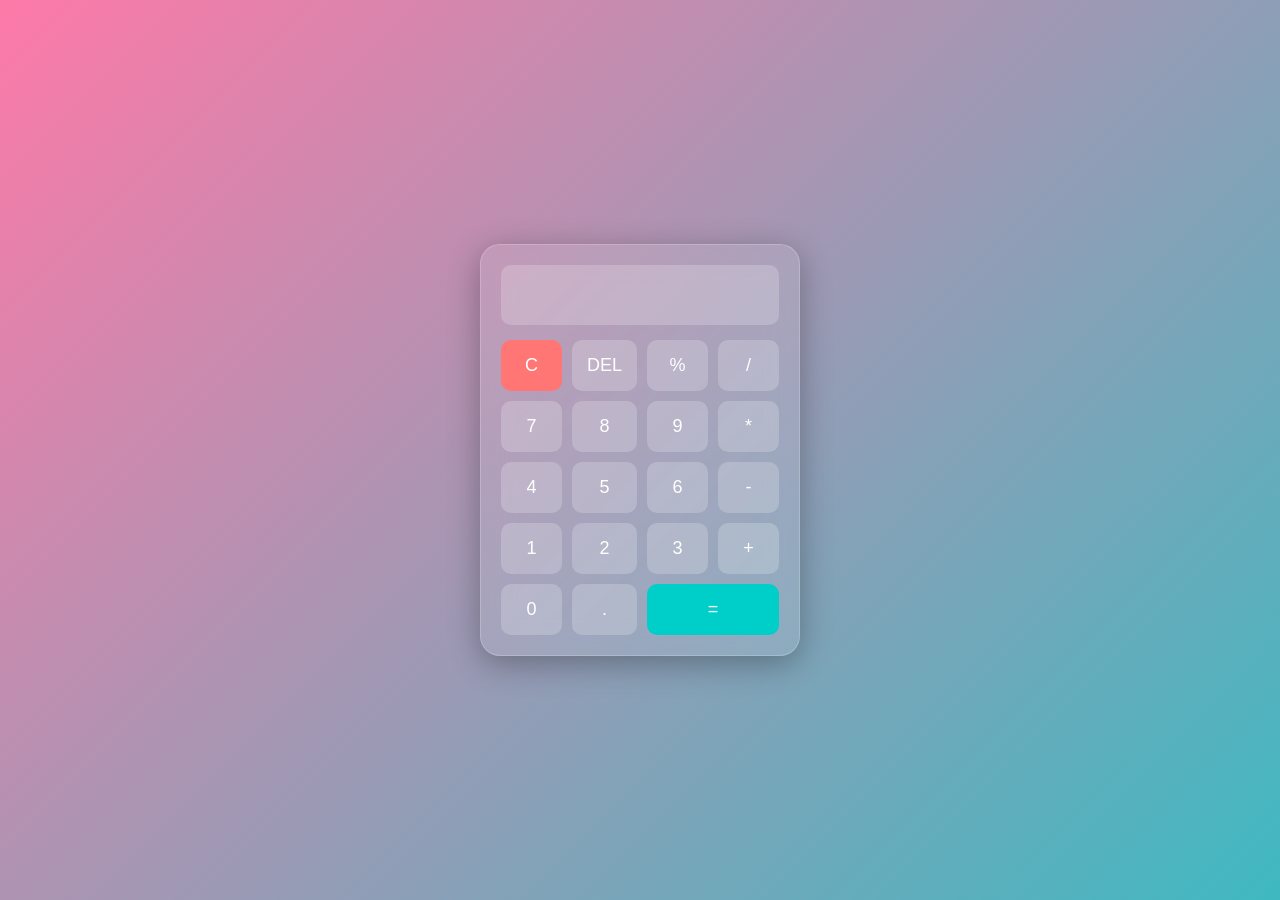
==== sample.html @ 682c712a "Sample html file added" ====
<!DOCTYPE html>
<html lang="en">
<head>
<meta charset="UTF-8">
<meta name="viewport" content="width=device-width, initial-scale=1.0">
<title>Glass Calculator</title>

<style>
* {
    margin: 0;
    padding: 0;
    box-sizing: border-box;
    font-family: Arial, sans-serif;
}

/* Animated Gradient Background */
body {
    height: 100vh;
    display: flex;
    justify-content: center;
    align-items: center;
    background: linear-gradient(-45deg, #ff6b6b, #6c5ce7, #00cec9, #fd79a8);
    background-size: 400% 400%;
    animation: gradientBG 10s ease infinite;
}

/* Background Animation */
@keyframes gradientBG {
    0% {background-position: 0% 50%;}
    50% {background-position: 100% 50%;}
    100% {background-position: 0% 50%;}
}

/* Glass Effect */
.calculator {
    width: 320px;
    padding: 20px;
    border-radius: 20px;
    backdrop-filter: blur(15px);
    background: rgba(255, 255, 255, 0.1);
    box-shadow: 0 8px 32px rgba(0,0,0,0.3);
    border: 1px solid rgba(255,255,255,0.2);
}

/* Display */
.display {
    width: 100%;
    height: 60px;
    border: none;
    outline: none;
    text-align: right;
    font-size: 24px;
    padding: 10px;
    border-radius: 10px;
    margin-bottom: 15px;
    background: rgba(255,255,255,0.2);
    color: #fff;
}

/* Buttons */
.buttons {
    display: grid;
    grid-template-columns: repeat(4, 1fr);
    gap: 10px;
}

button {
    padding: 15px;
    font-size: 18px;
    border: none;
    border-radius: 10px;
    cursor: pointer;
    background: rgba(255,255,255,0.2);
    color: #fff;
    transition: 0.3s;
}

button:hover {
    background: rgba(255,255,255,0.4);
    transform: scale(1.05);
}

.equal {
    grid-column: span 2;
    background: #00cec9;
}
.equal:hover {
    background: #00b894;
}

.clear {
    background: #ff7675;
}
.clear:hover {
    background: #d63031;
}
</style>
</head>

<body>

<div class="calculator">
    <input type="text" class="display" id="display" readonly>

    <div class="buttons">
        <button onclick="clearDisplay()" class="clear">C</button>
        <button onclick="deleteLast()">DEL</button>
        <button onclick="appendValue('%')">%</button>
        <button onclick="appendValue('/')">/</button>

        <button onclick="appendValue('7')">7</button>
        <button onclick="appendValue('8')">8</button>
        <button onclick="appendValue('9')">9</button>
        <button onclick="appendValue('*')">*</button>

        <button onclick="appendValue('4')">4</button>
        <button onclick="appendValue('5')">5</button>
        <button onclick="appendValue('6')">6</button>
        <button onclick="appendValue('-')">-</button>

        <button onclick="appendValue('1')">1</button>
        <button onclick="appendValue('2')">2</button>
        <button onclick="appendValue('3')">3</button>
        <button onclick="appendValue('+')">+</button>

        <button onclick="appendValue('0')">0</button>
        <button onclick="appendValue('.')">.</button>
        <button onclick="calculate()" class="equal">=</button>
    </div>
</div>

<script>
let display = document.getElementById("display");

function appendValue(value) {
    display.value += value;
}

function clearDisplay() {
    display.value = "";
}

function deleteLast() {
    display.value = display.value.slice(0, -1);
}

function calculate() {
    try {
        display.value = eval(display.value);
    } catch {
        display.value = "Error";
    }
}
</script>

</body>
</html>
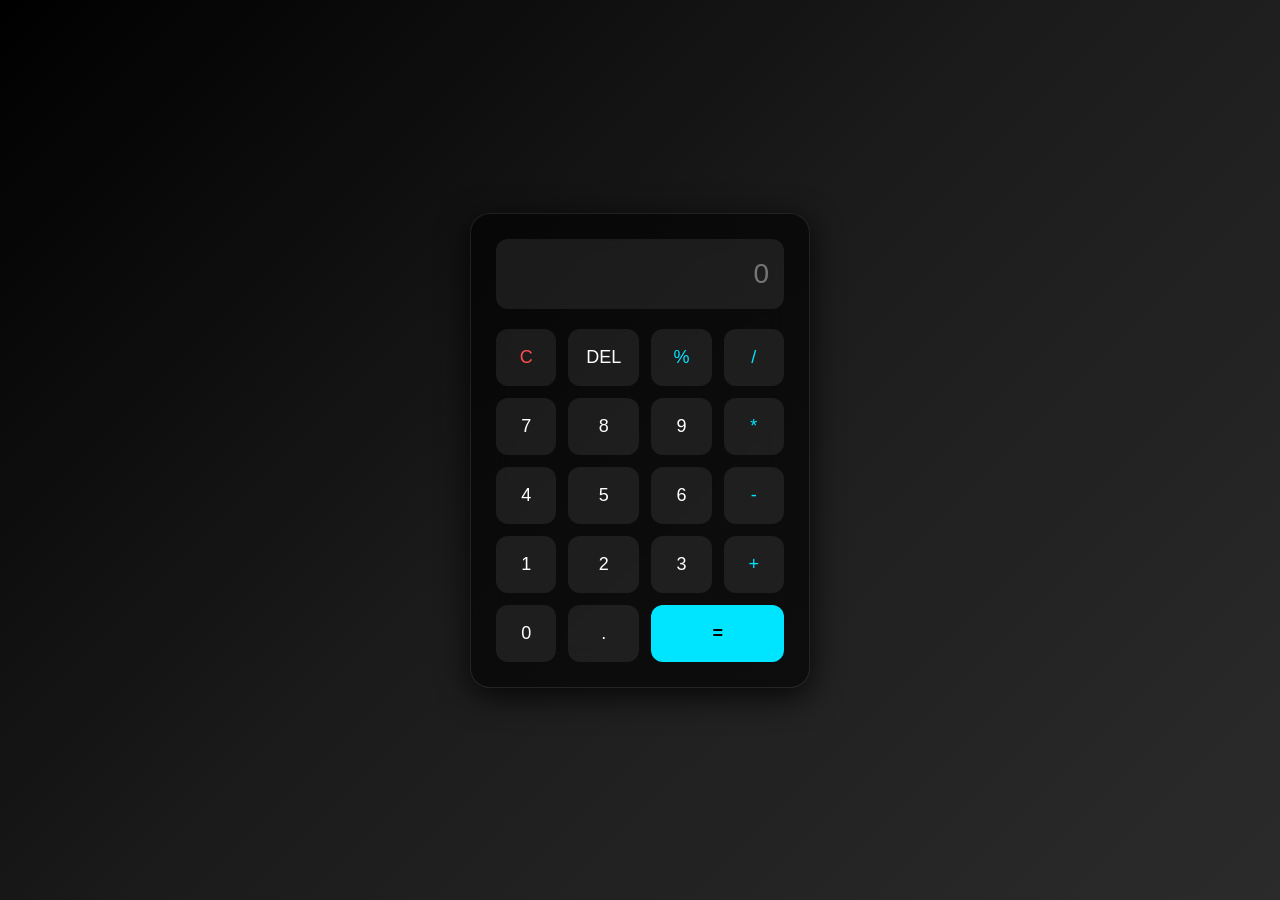
==== commit 3eb7f005: "docker added,html modified" ====
--- a/sample.html
+++ b/sample.html
@@ -3,96 +3,90 @@
 <head>
 <meta charset="UTF-8">
 <meta name="viewport" content="width=device-width, initial-scale=1.0">
-<title>Glass Calculator</title>
+<title>Black Glass Calculator</title>
 
 <style>
-* {
-    margin: 0;
-    padding: 0;
-    box-sizing: border-box;
-    font-family: Arial, sans-serif;
+*{
+    margin:0;
+    padding:0;
+    box-sizing:border-box;
+    font-family: 'Segoe UI', sans-serif;
 }
 
-/* Animated Gradient Background */
-body {
-    height: 100vh;
-    display: flex;
-    justify-content: center;
-    align-items: center;
-    background: linear-gradient(-45deg, #ff6b6b, #6c5ce7, #00cec9, #fd79a8);
-    background-size: 400% 400%;
-    animation: gradientBG 10s ease infinite;
+body{
+    height:100vh;
+    display:flex;
+    justify-content:center;
+    align-items:center;
+    background: linear-gradient(135deg, #000000, #1c1c1c, #2b2b2b);
 }
 
-/* Background Animation */
-@keyframes gradientBG {
-    0% {background-position: 0% 50%;}
-    50% {background-position: 100% 50%;}
-    100% {background-position: 0% 50%;}
-}
-
-/* Glass Effect */
-.calculator {
-    width: 320px;
-    padding: 20px;
-    border-radius: 20px;
-    backdrop-filter: blur(15px);
-    background: rgba(255, 255, 255, 0.1);
-    box-shadow: 0 8px 32px rgba(0,0,0,0.3);
-    border: 1px solid rgba(255,255,255,0.2);
+/* Glass Black Card */
+.calculator{
+    width:340px;
+    padding:25px;
+    border-radius:20px;
+    background: rgba(0,0,0,0.6);
+    backdrop-filter: blur(20px);
+    border:1px solid rgba(255,255,255,0.1);
+    box-shadow: 0 8px 32px rgba(0,0,0,0.8);
 }
 
 /* Display */
-.display {
-    width: 100%;
-    height: 60px;
-    border: none;
-    outline: none;
-    text-align: right;
-    font-size: 24px;
-    padding: 10px;
-    border-radius: 10px;
-    margin-bottom: 15px;
-    background: rgba(255,255,255,0.2);
-    color: #fff;
+.display{
+    width:100%;
+    height:70px;
+    border:none;
+    outline:none;
+    font-size:28px;
+    padding:15px;
+    border-radius:12px;
+    margin-bottom:20px;
+    background: rgba(255,255,255,0.08);
+    color:#ffffff;
+    text-align:right;
 }
 
-/* Buttons */
-.buttons {
-    display: grid;
-    grid-template-columns: repeat(4, 1fr);
-    gap: 10px;
+/* Buttons Grid */
+.buttons{
+    display:grid;
+    grid-template-columns: repeat(4,1fr);
+    gap:12px;
 }
 
-button {
-    padding: 15px;
-    font-size: 18px;
-    border: none;
-    border-radius: 10px;
-    cursor: pointer;
-    background: rgba(255,255,255,0.2);
-    color: #fff;
-    transition: 0.3s;
+button{
+    padding:18px;
+    font-size:18px;
+    border:none;
+    border-radius:12px;
+    cursor:pointer;
+    background: rgba(255,255,255,0.08);
+    color:#fff;
+    transition:0.3s;
 }
 
-button:hover {
-    background: rgba(255,255,255,0.4);
+button:hover{
+    background: rgba(255,255,255,0.2);
     transform: scale(1.05);
 }
 
-.equal {
-    grid-column: span 2;
-    background: #00cec9;
-}
-.equal:hover {
-    background: #00b894;
+.operator{
+    color:#00e5ff;
 }
 
-.clear {
-    background: #ff7675;
+.equal{
+    grid-column: span 2;
+    background:#00e5ff;
+    color:black;
+    font-weight:bold;
 }
-.clear:hover {
-    background: #d63031;
+
+.equal:hover{
+    background:#00bcd4;
+}
+
+.clear{
+    color:#ff4d4d;
 }
 </style>
 </head>
@@ -100,57 +94,81 @@
 <body>
 
 <div class="calculator">
-    <input type="text" class="display" id="display" readonly>
+    <!-- You can TYPE here -->
+    <input type="text" id="display" class="display" placeholder="0">
 
     <div class="buttons">
-        <button onclick="clearDisplay()" class="clear">C</button>
+        <button class="clear" onclick="clearDisplay()">C</button>
         <button onclick="deleteLast()">DEL</button>
-        <button onclick="appendValue('%')">%</button>
-        <button onclick="appendValue('/')">/</button>
+        <button class="operator" onclick="appendValue('%')">%</button>
+        <button class="operator" onclick="appendValue('/')">/</button>
 
         <button onclick="appendValue('7')">7</button>
         <button onclick="appendValue('8')">8</button>
         <button onclick="appendValue('9')">9</button>
-        <button onclick="appendValue('*')">*</button>
+        <button class="operator" onclick="appendValue('*')">*</button>
 
         <button onclick="appendValue('4')">4</button>
         <button onclick="appendValue('5')">5</button>
         <button onclick="appendValue('6')">6</button>
-        <button onclick="appendValue('-')">-</button>
+        <button class="operator" onclick="appendValue('-')">-</button>
 
         <button onclick="appendValue('1')">1</button>
         <button onclick="appendValue('2')">2</button>
         <button onclick="appendValue('3')">3</button>
-        <button onclick="appendValue('+')">+</button>
+        <button class="operator" onclick="appendValue('+')">+</button>
 
         <button onclick="appendValue('0')">0</button>
         <button onclick="appendValue('.')">.</button>
-        <button onclick="calculate()" class="equal">=</button>
+        <button class="equal" onclick="calculate()">=</button>
     </div>
 </div>
 
 <script>
-let display = document.getElementById("display");
+const display = document.getElementById("display");
 
-function appendValue(value) {
+// Button click
+function appendValue(value){
     display.value += value;
 }
 
-function clearDisplay() {
+function clearDisplay(){
     display.value = "";
 }
 
-function deleteLast() {
-    display.value = display.value.slice(0, -1);
+function deleteLast(){
+    display.value = display.value.slice(0,-1);
 }
 
-function calculate() {
-    try {
-        display.value = eval(display.value);
-    } catch {
+function calculate(){
+    try{
+        display.value = Function("return " + display.value)();
+    }catch{
         display.value = "Error";
     }
 }
+
+// Keyboard Support
+document.addEventListener("keydown", function(e){
+
+    if((e.key >= '0' && e.key <= '9') || 
+       ['+','-','*','/','%','.','(',')'].includes(e.key)){
+        display.value += e.key;
+    }
+
+    if(e.key === "Enter"){
+        e.preventDefault();
+        calculate();
+    }
+
+    if(e.key === "Backspace"){
+        deleteLast();
+    }
+
+    if(e.key === "Escape"){
+        clearDisplay();
+    }
+});
 </script>
 
 </body>
